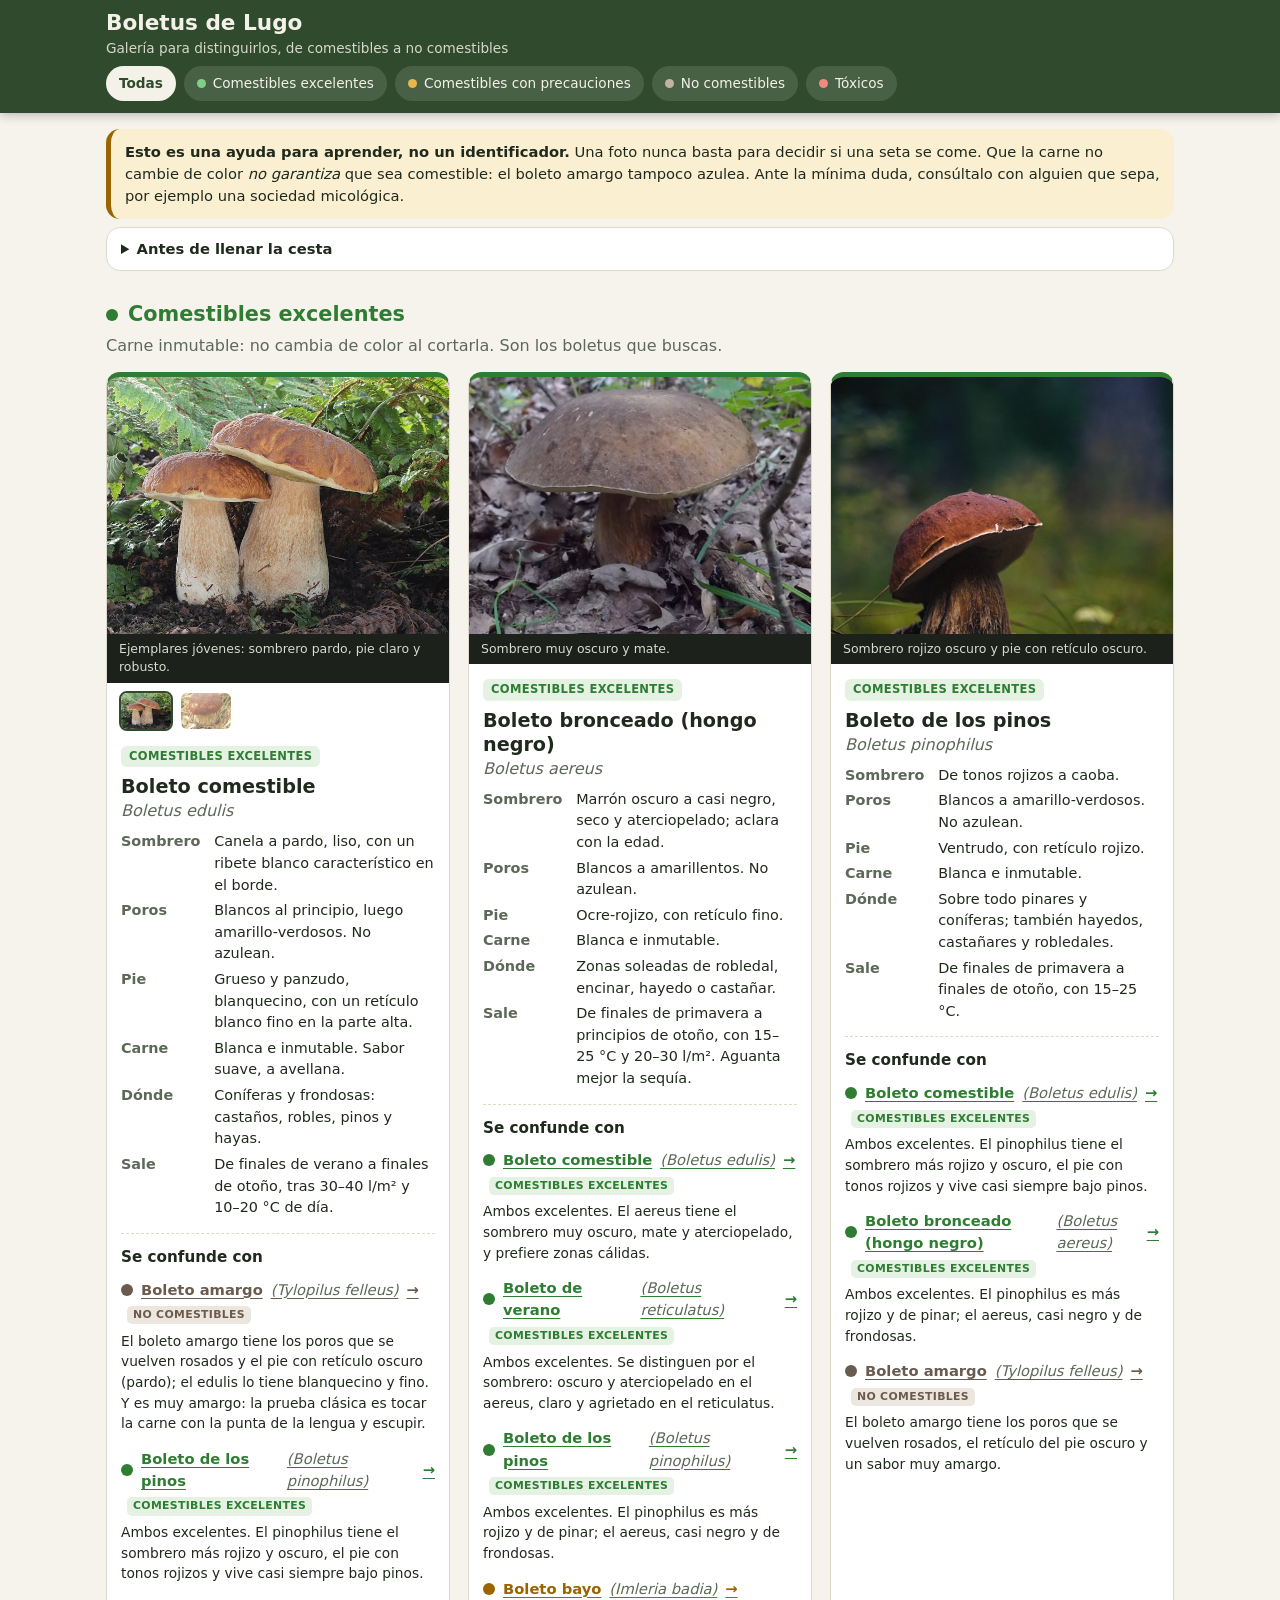
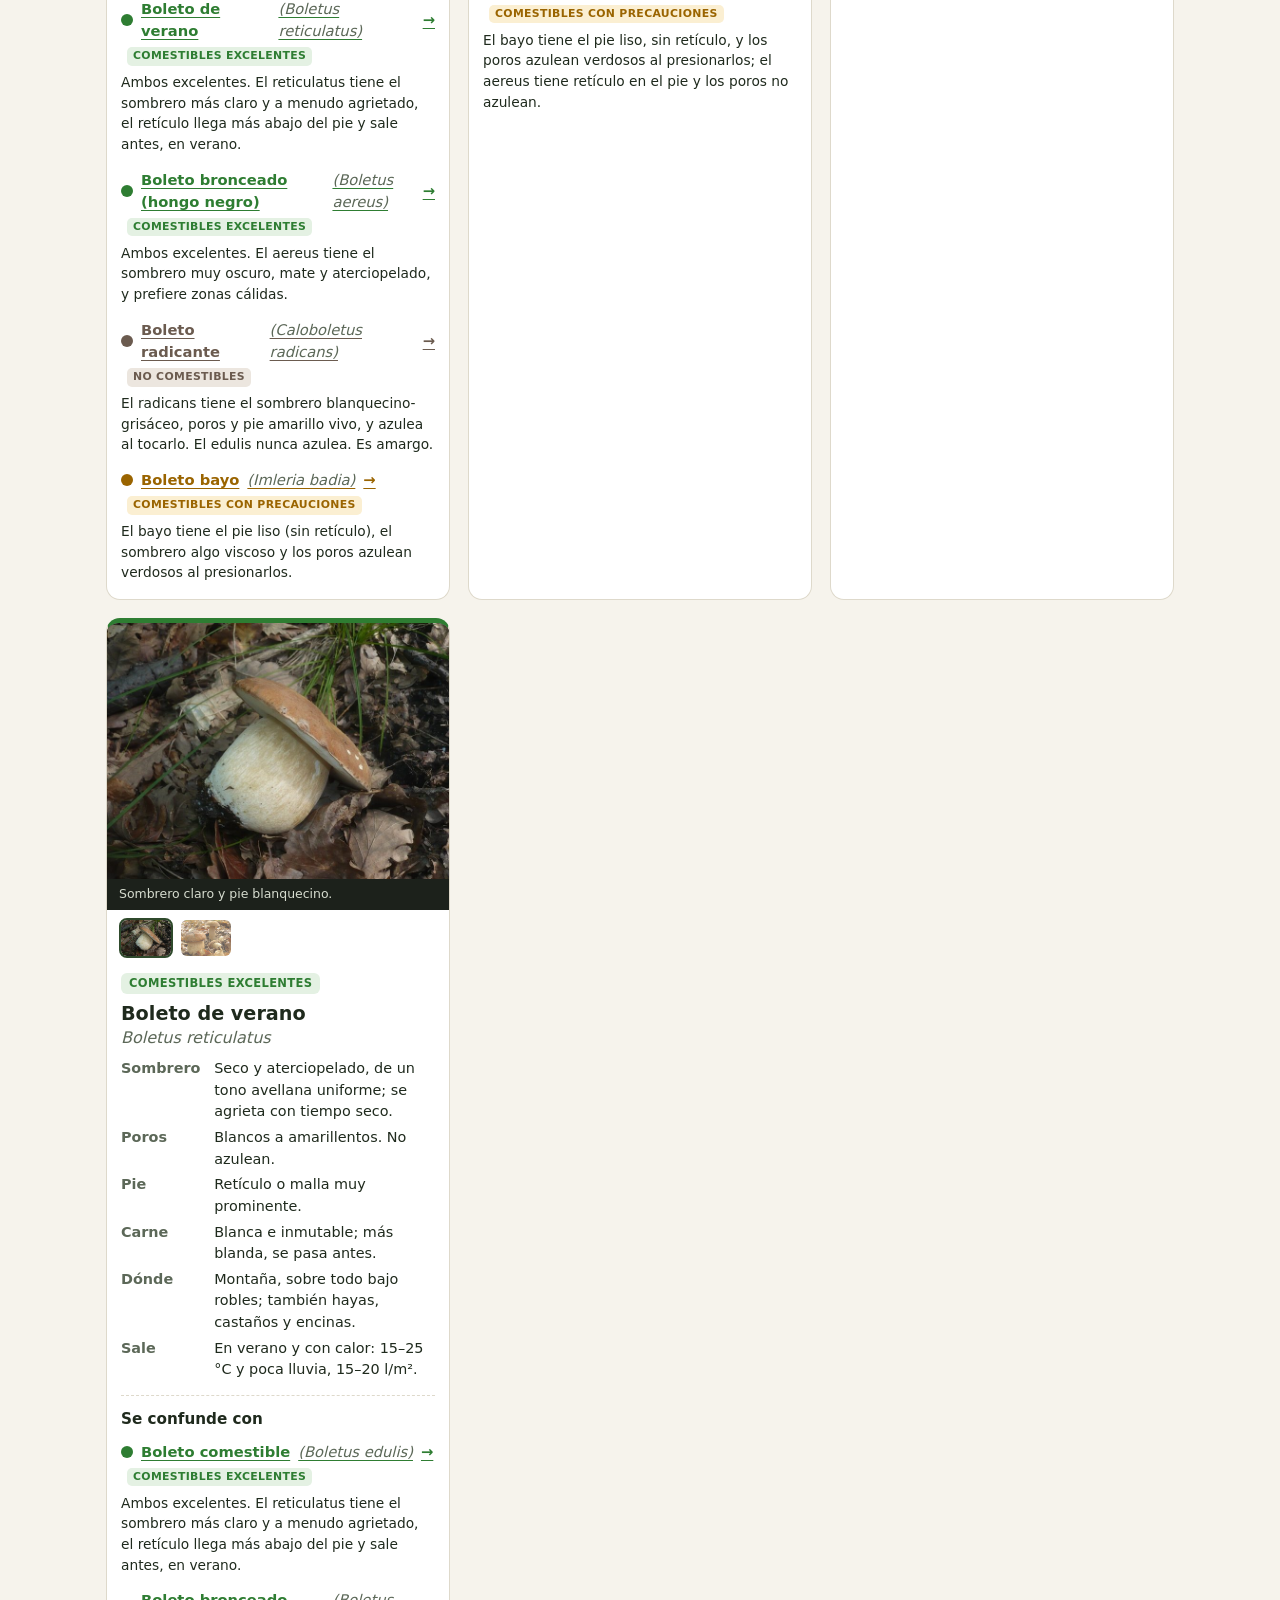
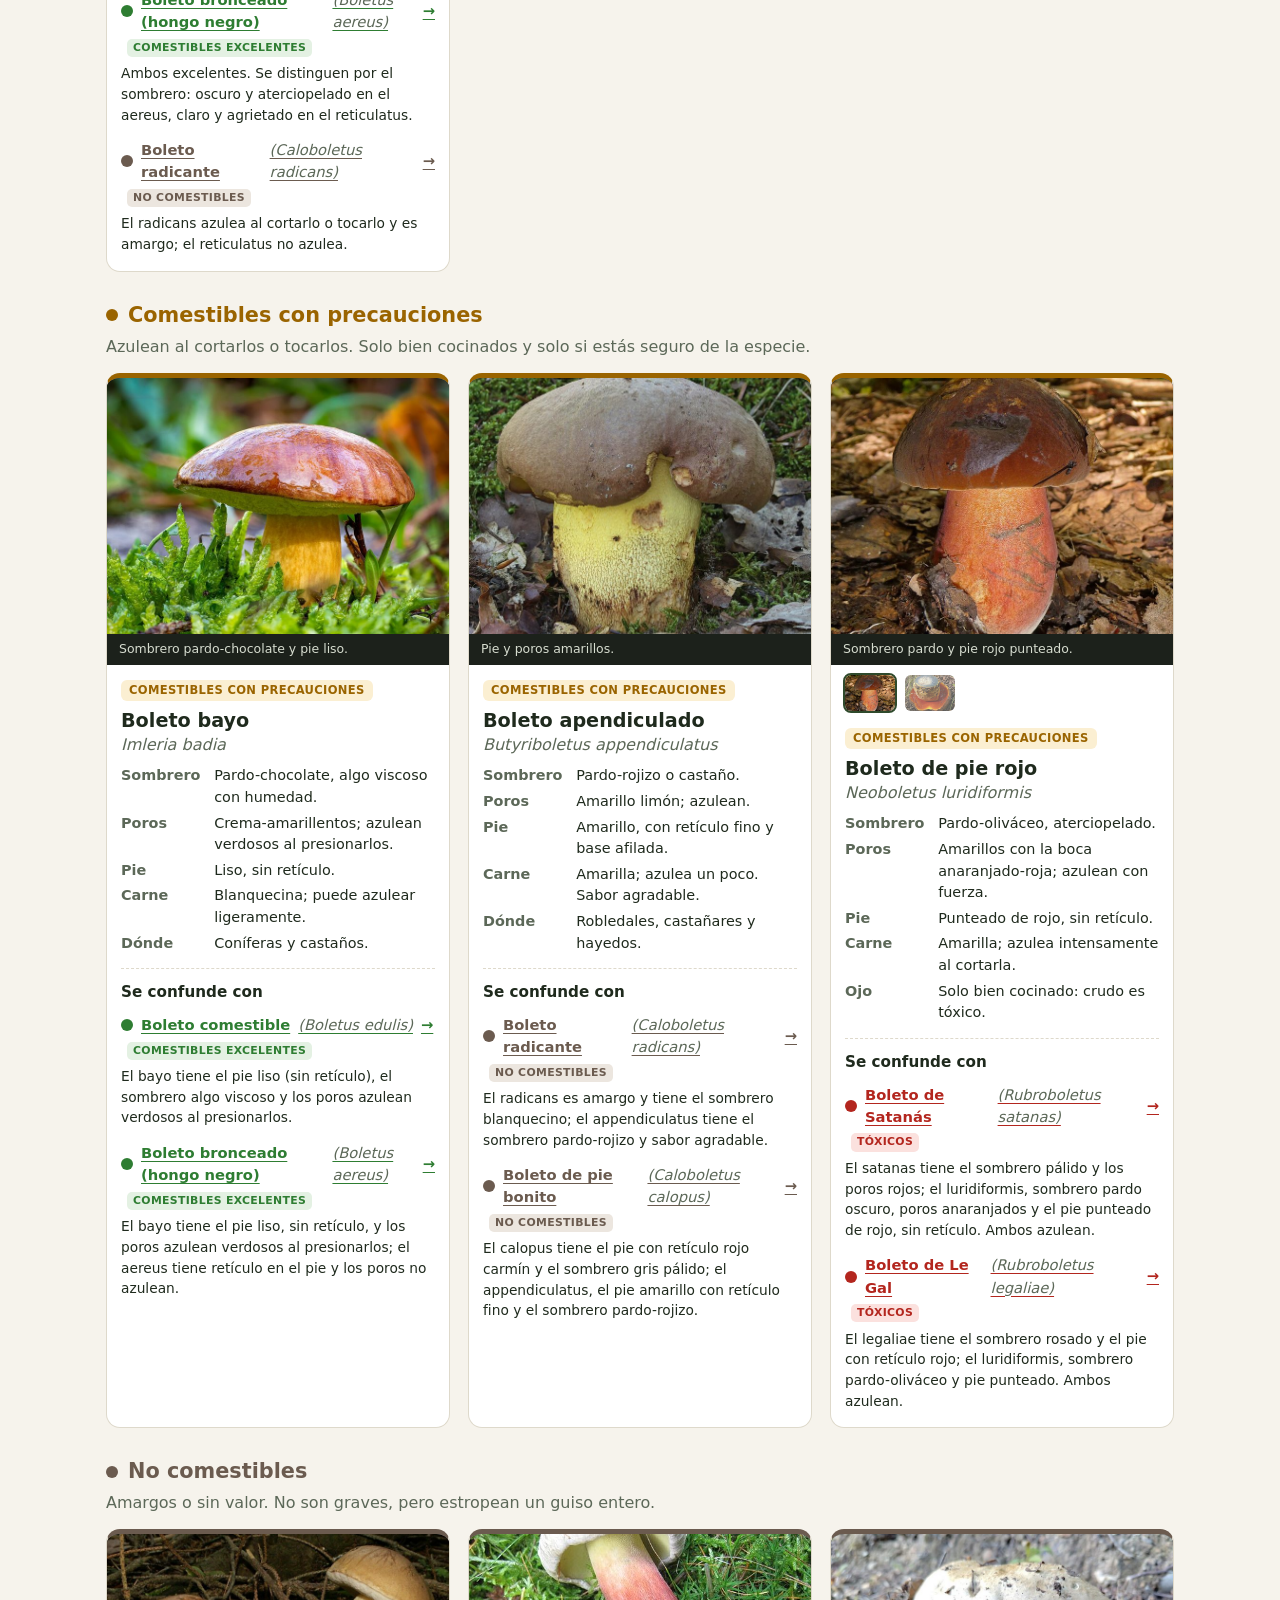
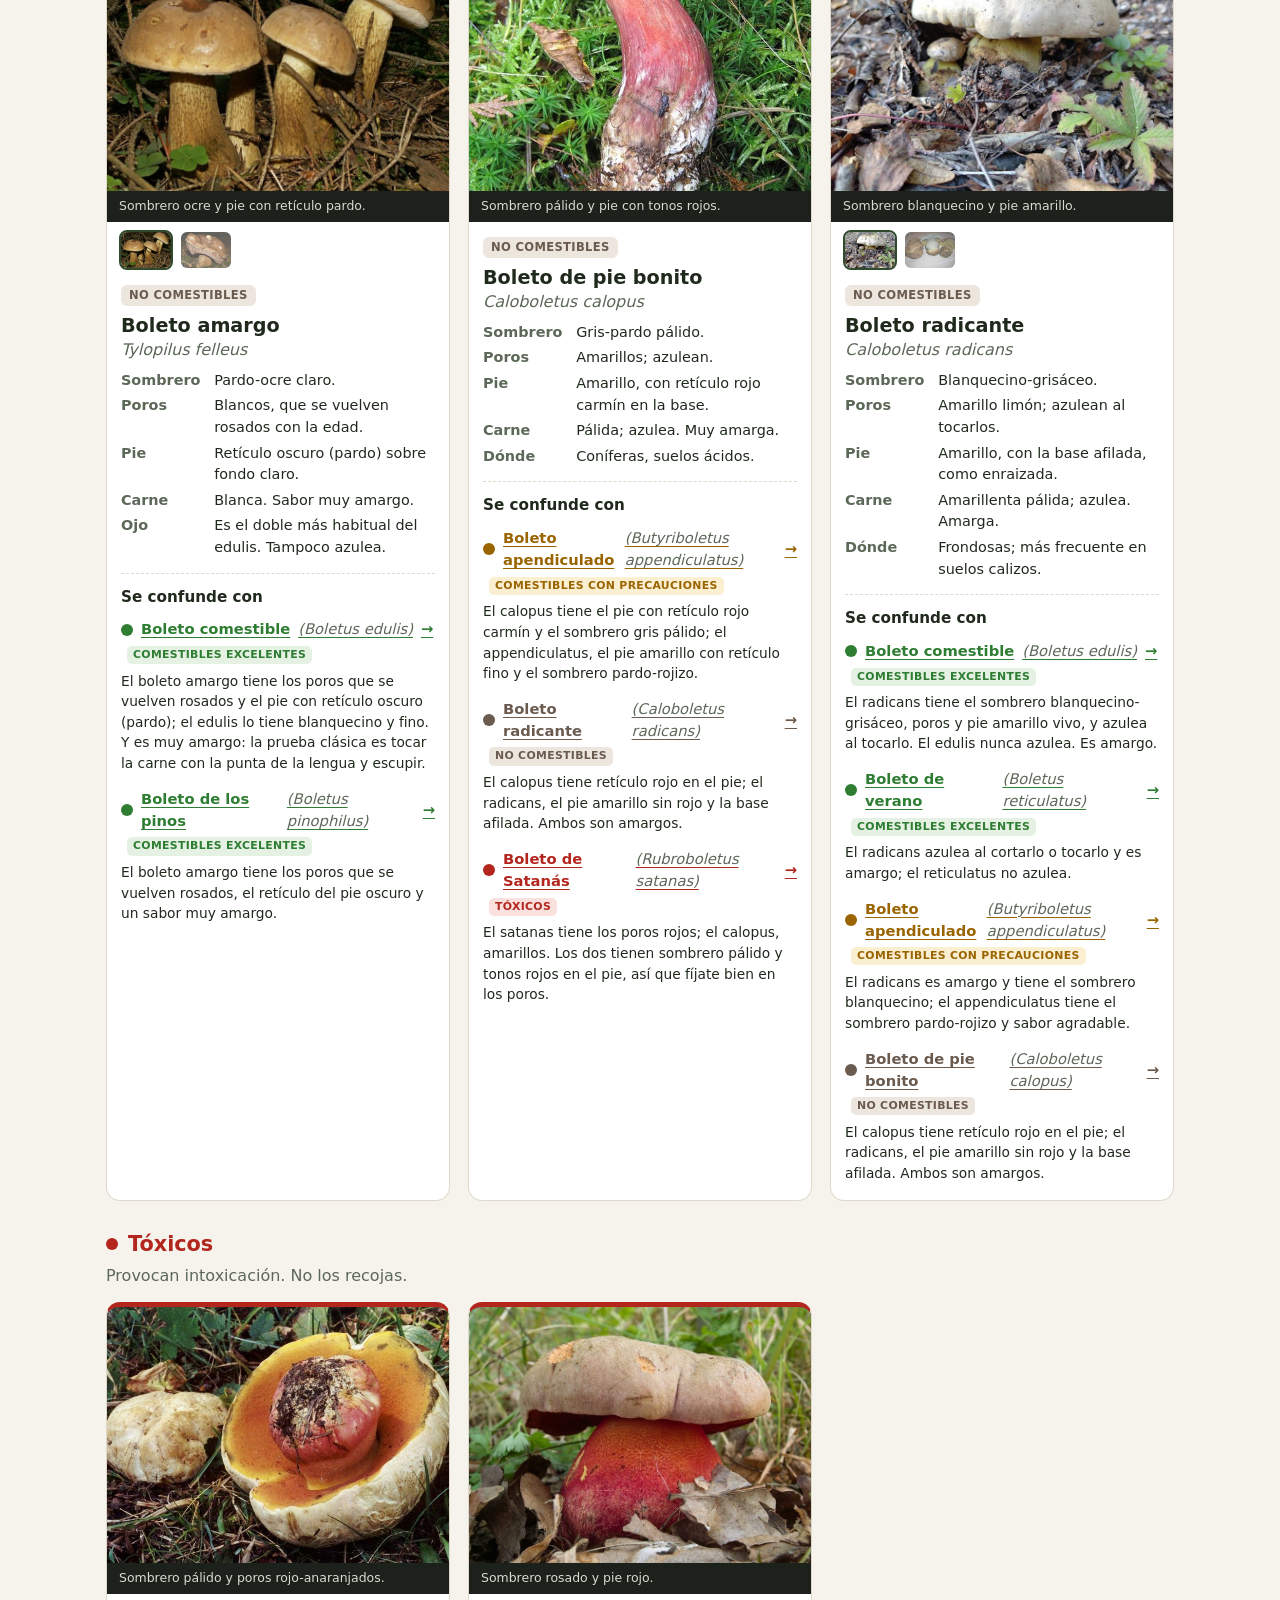
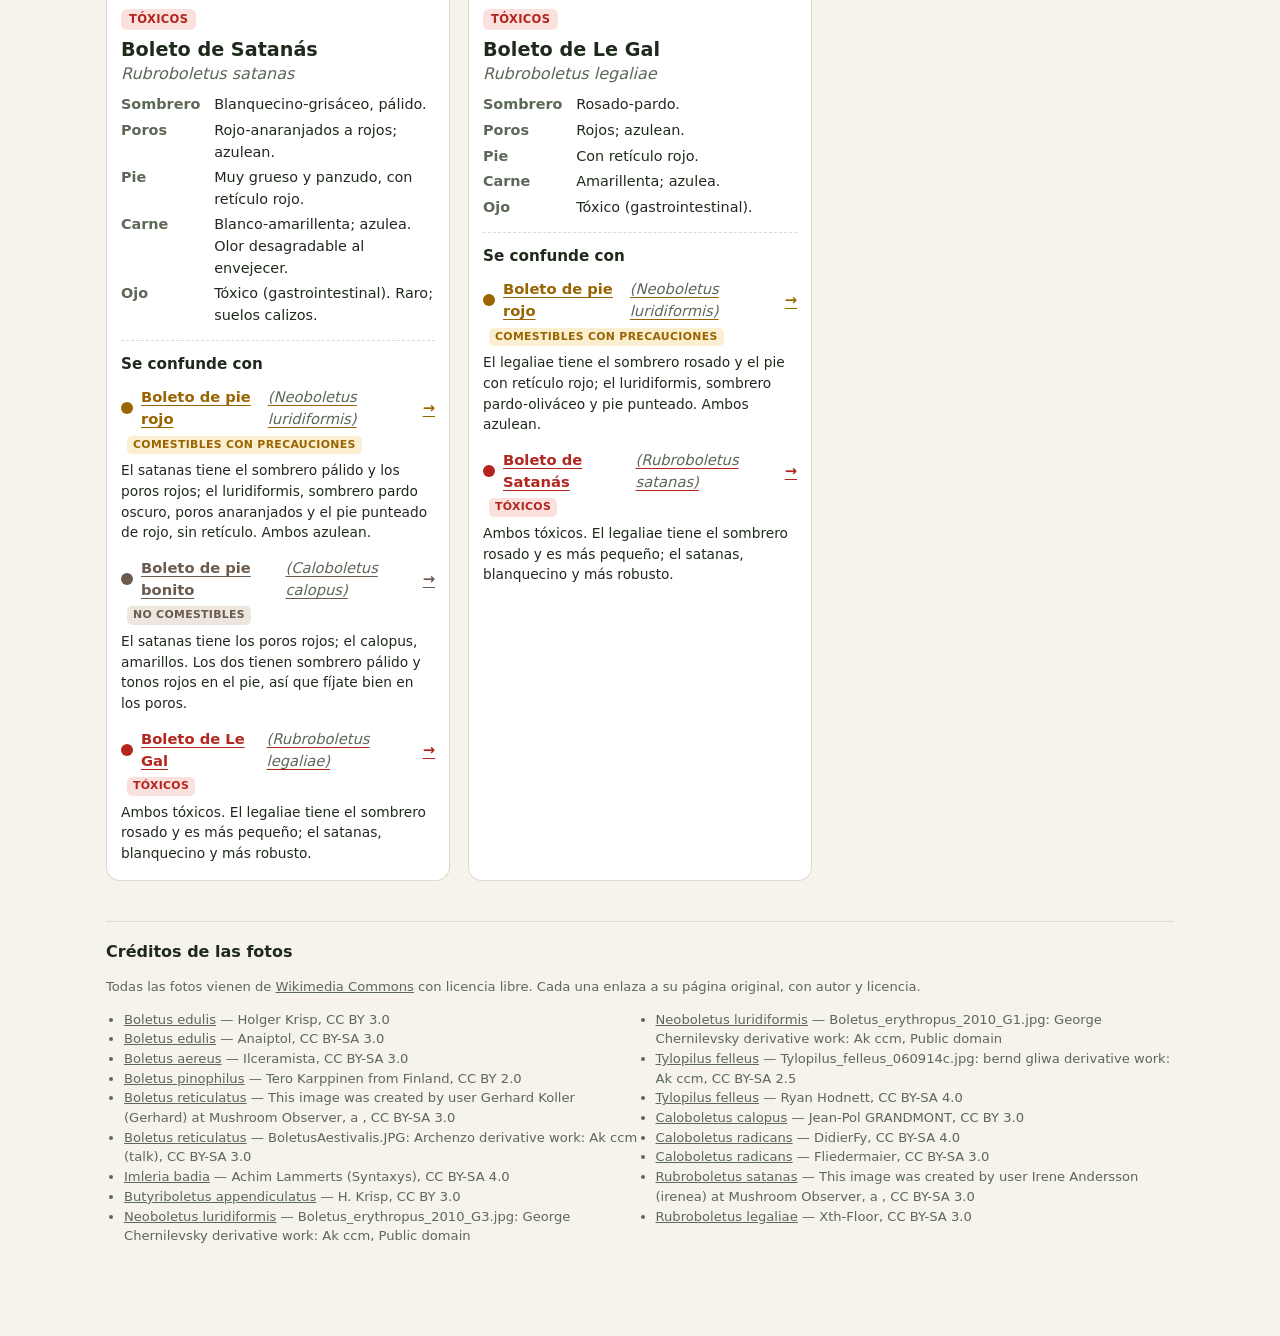
==== boletus-lugo/index.html @ 73e984c0 "Añade galería de boletus de Lugo (comestibles a no comestibles) Web estática en boletus-lugo/: ficha" ====
<!doctype html>
<html lang="es">
<head>
  <meta charset="utf-8">
  <meta name="viewport" content="width=device-width, initial-scale=1">
  <title>Boletus de Lugo</title>
  <meta name="description" content="Galería para distinguir los boletus comestibles de sus dobles no comestibles y tóxicos.">
  <meta name="theme-color" content="#2f4a2c">
  <link rel="stylesheet" href="styles.css">
</head>
<body>
  <header class="top">
    <div class="wrap">
      <h1>Boletus de Lugo</h1>
      <p class="sub">Galería para distinguirlos, de comestibles a no comestibles</p>
      <nav class="filters" id="filters" aria-label="Filtrar por grupo"></nav>
    </div>
  </header>

  <main class="wrap">
    <aside class="aviso" role="note">
      <strong>Esto es una ayuda para aprender, no un identificador.</strong>
      Una foto nunca basta para decidir si una seta se come. Que la carne no cambie de color
      <em>no garantiza</em> que sea comestible: el boleto amargo tampoco azulea.
      Ante la mínima duda, consúltalo con alguien que sepa, por ejemplo una sociedad micológica.
    </aside>

    <details class="consejos">
      <summary>Antes de llenar la cesta</summary>
      <ul>
        <li><strong>Mira los poros (la esponja).</strong> Blancos de joven, amarillos a media edad y verde oliva de viejo.
            Si están amarillos, retira la esponja y espárcela por el monte: así se dispersan las esporas.</li>
        <li><strong>Corta la base del pie en el monte</strong> para ver si tiene galerías de gusanos.
            Si está agusanado, apártalo para que no contagie al resto de la cesta.</li>
        <li><strong>Refrigera la cosecha</strong> al llegar a casa.</li>
        <li>Recoge solo lo que vayas a aprovechar y respeta el entorno.</li>
      </ul>
      <small>Fuente: vídeo «Guía de Boletus: los cuatro fantásticos», de Natur Mountain.</small>
    </details>

    <div id="gallery"></div>

    <footer class="pie">
      <h2>Créditos de las fotos</h2>
      <p>Todas las fotos vienen de <a href="https://commons.wikimedia.org" target="_blank" rel="noopener">Wikimedia Commons</a>
         con licencia libre. Cada una enlaza a su página original, con autor y licencia.</p>
      <ul id="credits"></ul>
    </footer>
  </main>

  <button id="volver" class="volver" type="button" hidden></button>

  <script src="data.js"></script>
  <script src="credits.js"></script>
  <script src="app.js"></script>
</body>
</html>
---- boletus-lugo/styles.css ----
:root {
  --bg: #f6f3ec;
  --surface: #ffffff;
  --ink: #1f2a1d;
  --muted: #5c6858;
  --line: #ded9cb;
  --head: #2f4a2c;
  --head-ink: #f4f1e8;
  --ok: #2e7d32;       --ok-bg: #e4f1e3;
  --warn: #9a6400;     --warn-bg: #fbefd2;
  --bad: #6b5b4f;      --bad-bg: #ece6df;
  --danger: #b3261e;   --danger-bg: #fbe1de;
  --all: #2f4a2c;      --all-bg: #e4ebe2;
  --radius: 14px;
}
@media (prefers-color-scheme: dark) {
  :root:not([data-theme="light"]) {
    --bg: #151a14; --surface: #1e251d; --ink: #e9eee6; --muted: #9fac9a; --line: #313c2f;
    --head: #1b2a19; --head-ink: #eef2ea;
    --ok: #7fcf84;     --ok-bg: #203422;
    --warn: #e8b64a;   --warn-bg: #3a2f14;
    --bad: #c2b2a4;    --bad-bg: #2c2824;
    --danger: #f08a80; --danger-bg: #3b1f1c;
    --all: #a9c9a5;    --all-bg: #243022;
  }
}

* { box-sizing: border-box; }
html { scroll-behavior: auto; }
body {
  margin: 0; background: var(--bg); color: var(--ink);
  font: 16px/1.5 system-ui, -apple-system, "Segoe UI", Roboto, sans-serif;
}
.wrap { max-width: 1100px; margin: 0 auto; padding: 0 16px; }

/* ---------- Cabecera fija con filtros ---------- */
.top { position: sticky; top: 0; z-index: 20; background: var(--head); color: var(--head-ink);
  padding: 10px 0 10px; box-shadow: 0 2px 10px rgb(0 0 0 / .25); }
.top h1 { margin: 0; font-size: 1.35rem; line-height: 1.2; }
.top .sub { margin: 2px 0 8px; font-size: .85rem; opacity: .85; }
.filters { display: flex; gap: 8px; overflow-x: auto; padding-bottom: 2px; scrollbar-width: none; }
.filters::-webkit-scrollbar { display: none; }
.chip { flex: none; border: 1px solid transparent; border-radius: 999px; padding: 6px 12px;
  font: inherit; font-size: .85rem; cursor: pointer; background: rgb(255 255 255 / .12); color: var(--head-ink); }
.filters .chip { color: var(--head-ink); display: inline-flex; align-items: center; gap: 7px; }
.filters .chip::before { content: ""; width: 9px; height: 9px; border-radius: 50%; background: var(--dot, transparent); }
.filters .chip.tone-all::before { display: none; }
.filters .chip.tone-ok { --dot: #7fcf84; } .filters .chip.tone-warn { --dot: #e8b64a; }
.filters .chip.tone-bad { --dot: #c2b2a4; } .filters .chip.tone-danger { --dot: #f08a80; }
.filters .chip.on { background: var(--head-ink); color: var(--head); font-weight: 600; }
.filters .chip.on.tone-ok { --dot: #2e7d32; } .filters .chip.on.tone-warn { --dot: #9a6400; }
.filters .chip.on.tone-bad { --dot: #6b5b4f; } .filters .chip.on.tone-danger { --dot: #b3261e; }

/* ---------- Consejos ---------- */
.consejos { margin: 8px 0 0; padding: 10px 14px; border: 1px solid var(--line); border-radius: var(--radius);
  background: var(--surface); font-size: .92rem; }
.consejos summary { cursor: pointer; font-weight: 600; }
.consejos ul { margin: 8px 0 0; padding-left: 20px; }
.consejos li { margin: 4px 0; }
.consejos small { color: var(--muted); }
.chip:focus-visible, .ir:focus-visible, .thumb:focus-visible, .volver:focus-visible {
  outline: 3px solid #f0b429; outline-offset: 2px; }

/* ---------- Aviso ---------- */
.aviso { margin: 16px 0 8px; padding: 12px 14px; border-radius: var(--radius);
  background: var(--warn-bg); color: var(--ink); border-left: 5px solid var(--warn); font-size: .92rem; }

/* ---------- Grupos ---------- */
.grupo { margin: 28px 0; }
.grupo > h2 { margin: 0; font-size: 1.3rem; display: flex; align-items: center; gap: 10px; }
.grupo .nota { margin: 4px 0 14px; color: var(--muted); }
.dot { width: 12px; height: 12px; border-radius: 50%; background: currentColor; flex: none; display: inline-block; }
.tone-ok { color: var(--ok); } .tone-warn { color: var(--warn); }
.tone-bad { color: var(--bad); } .tone-danger { color: var(--danger); } .tone-all { color: var(--all); }
.grupo > h2 { color: inherit; }

.rejilla { display: grid; gap: 18px; grid-template-columns: repeat(auto-fill, minmax(min(100%, 330px), 1fr)); }

/* ---------- Ficha ---------- */
.card { background: var(--surface); border: 1px solid var(--line); border-top: 5px solid currentColor;
  border-radius: var(--radius); overflow: hidden; color: var(--ink);
  scroll-margin-top: 116px; transition: box-shadow .3s, transform .3s; }
.card.tone-ok { border-top-color: var(--ok); } .card.tone-warn { border-top-color: var(--warn); }
.card.tone-bad { border-top-color: var(--bad); } .card.tone-danger { border-top-color: var(--danger); }
.card.flash { box-shadow: 0 0 0 4px #f0b429, 0 8px 28px rgb(0 0 0 / .25); }

.foto { margin: 0; background: #111; }
.foto img { display: block; width: 100%; aspect-ratio: 4 / 3; object-fit: cover; }
.foto figcaption { padding: 6px 12px; font-size: .78rem; color: #d6dccf; background: #1c211b; }
.thumbs { display: flex; gap: 6px; padding: 8px 12px 0; }
.thumb { padding: 0; border: 2px solid transparent; border-radius: 8px; overflow: hidden;
  width: 54px; height: 40px; cursor: pointer; background: none; opacity: .65; }
.thumb.on { border-color: var(--head); opacity: 1; }
.thumb img { width: 100%; height: 100%; object-fit: cover; display: block; }

.cuerpo { padding: 12px 14px 16px; }
.etiqueta { display: inline-block; font-size: .72rem; font-weight: 700; letter-spacing: .03em;
  text-transform: uppercase; padding: 2px 8px; border-radius: 6px; background: var(--ok-bg); }
.etiqueta.tone-warn { background: var(--warn-bg); } .etiqueta.tone-bad { background: var(--bad-bg); }
.etiqueta.tone-danger { background: var(--danger-bg); }
.cuerpo h3 { margin: 8px 0 0; font-size: 1.2rem; line-height: 1.25; color: var(--ink); }
.sci { margin: 0 0 8px; font-style: italic; color: var(--muted); }

dl { margin: 0; display: grid; grid-template-columns: 5.2rem 1fr; gap: 4px 10px; font-size: .9rem; }
dt { font-weight: 600; color: var(--muted); }
dd { margin: 0; }

/* ---------- Se confunde con ---------- */
.conf { margin-top: 14px; padding-top: 12px; border-top: 1px dashed var(--line); }
.conf h4 { margin: 0 0 8px; font-size: .95rem; }
.conf ul { list-style: none; margin: 0; padding: 0; display: grid; gap: 12px; }
.conf li p { margin: 4px 0 0; font-size: .86rem; color: var(--ink); }
.ir { display: inline-flex; align-items: center; gap: 8px; text-align: left; font: inherit; font-weight: 600;
  font-size: .92rem; background: none; border: 0; padding: 2px 0; cursor: pointer; text-decoration: underline;
  text-underline-offset: 3px; }
.ir em { font-weight: 400; color: var(--muted); }
.ir:hover { text-decoration-thickness: 2px; }
.tag { display: inline-block; margin-left: 6px; font-size: .68rem; font-weight: 700; text-transform: uppercase;
  letter-spacing: .03em; padding: 1px 6px; border-radius: 5px; background: var(--ok-bg); vertical-align: middle; }
.tag.tone-warn { background: var(--warn-bg); } .tag.tone-bad { background: var(--bad-bg); }
.tag.tone-danger { background: var(--danger-bg); }

/* ---------- Botón volver ---------- */
.volver { position: fixed; left: 50%; bottom: 18px; transform: translateX(-50%); z-index: 30;
  border: 0; border-radius: 999px; padding: 12px 20px; font: inherit; font-weight: 600; cursor: pointer;
  background: var(--head); color: var(--head-ink); box-shadow: 0 6px 20px rgb(0 0 0 / .35); max-width: calc(100% - 32px); }

/* ---------- Pie ---------- */
.pie { margin: 40px 0 90px; padding-top: 18px; border-top: 1px solid var(--line); font-size: .82rem; color: var(--muted); }
.pie h2 { font-size: 1rem; color: var(--ink); margin: 0 0 6px; }
.pie ul { padding-left: 18px; columns: 2 280px; }
.pie a { color: inherit; }

@media (prefers-reduced-motion: reduce) { * { transition: none !important; } }
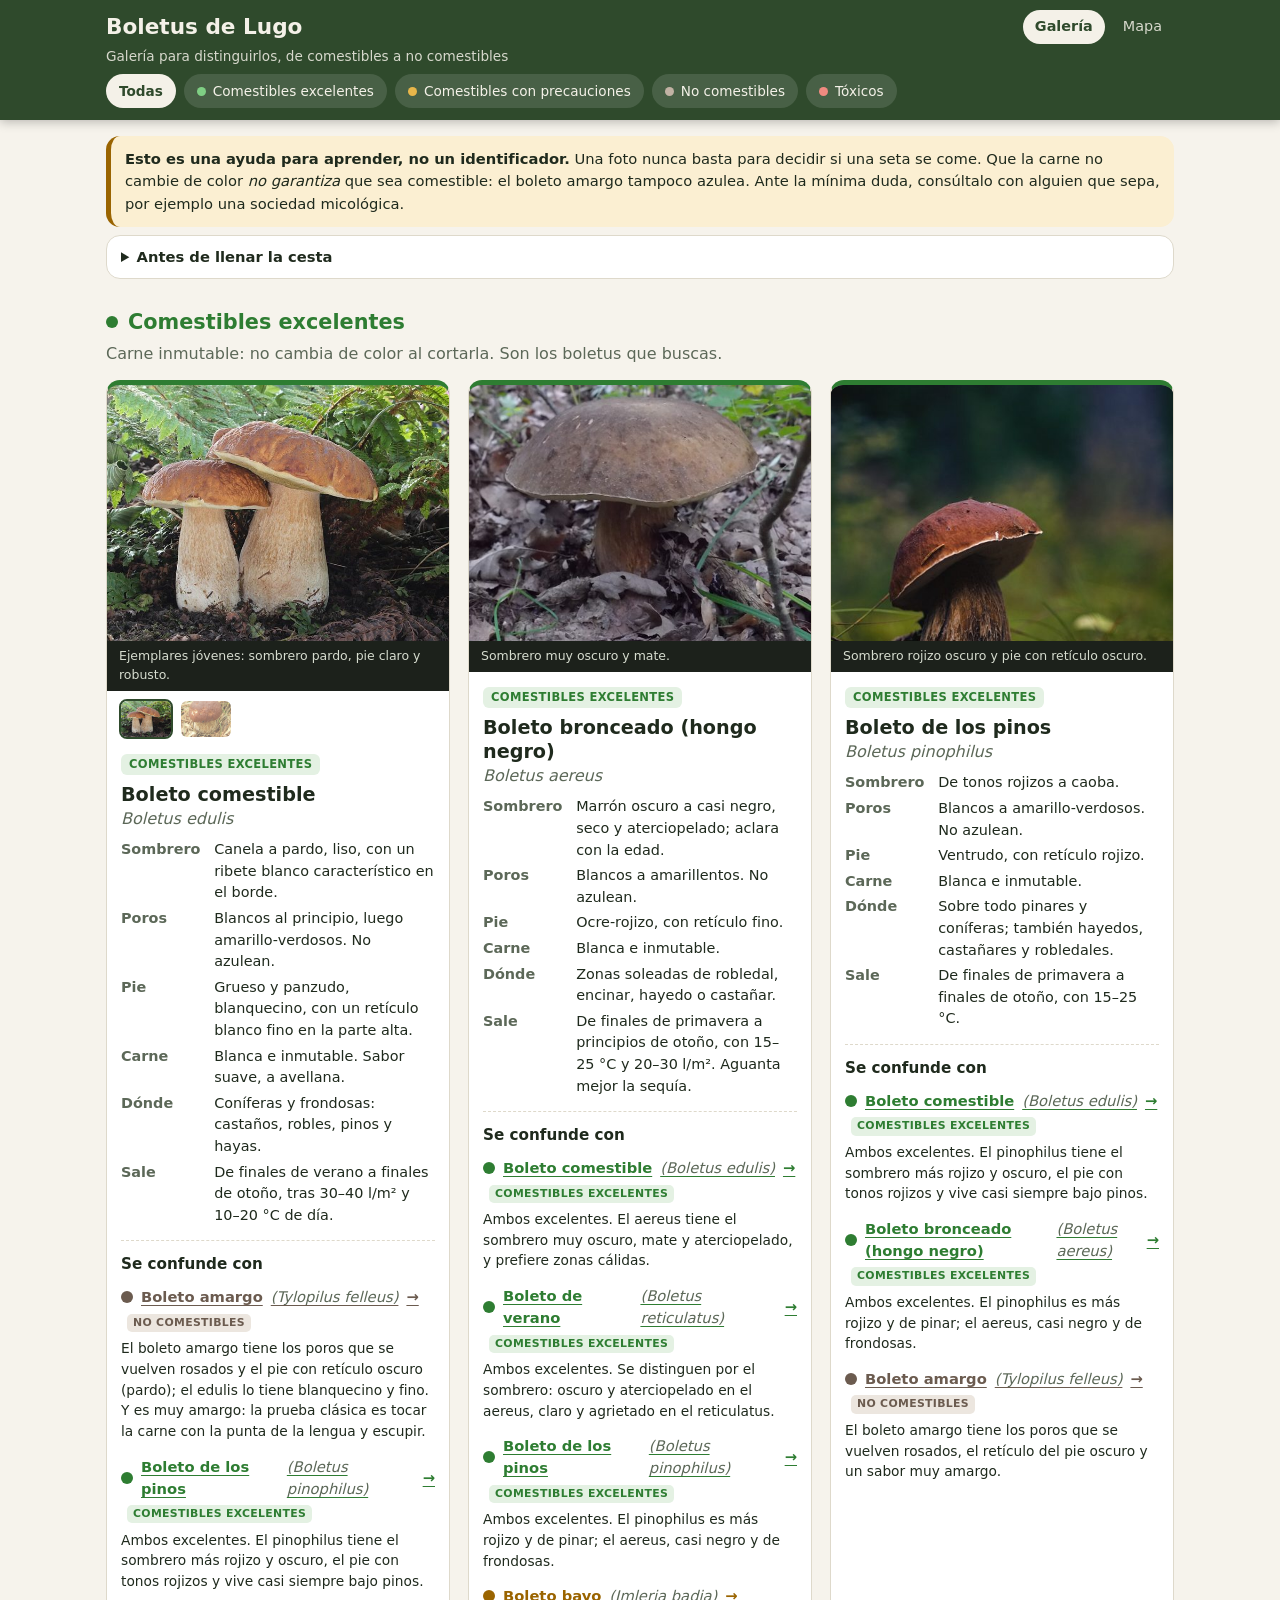
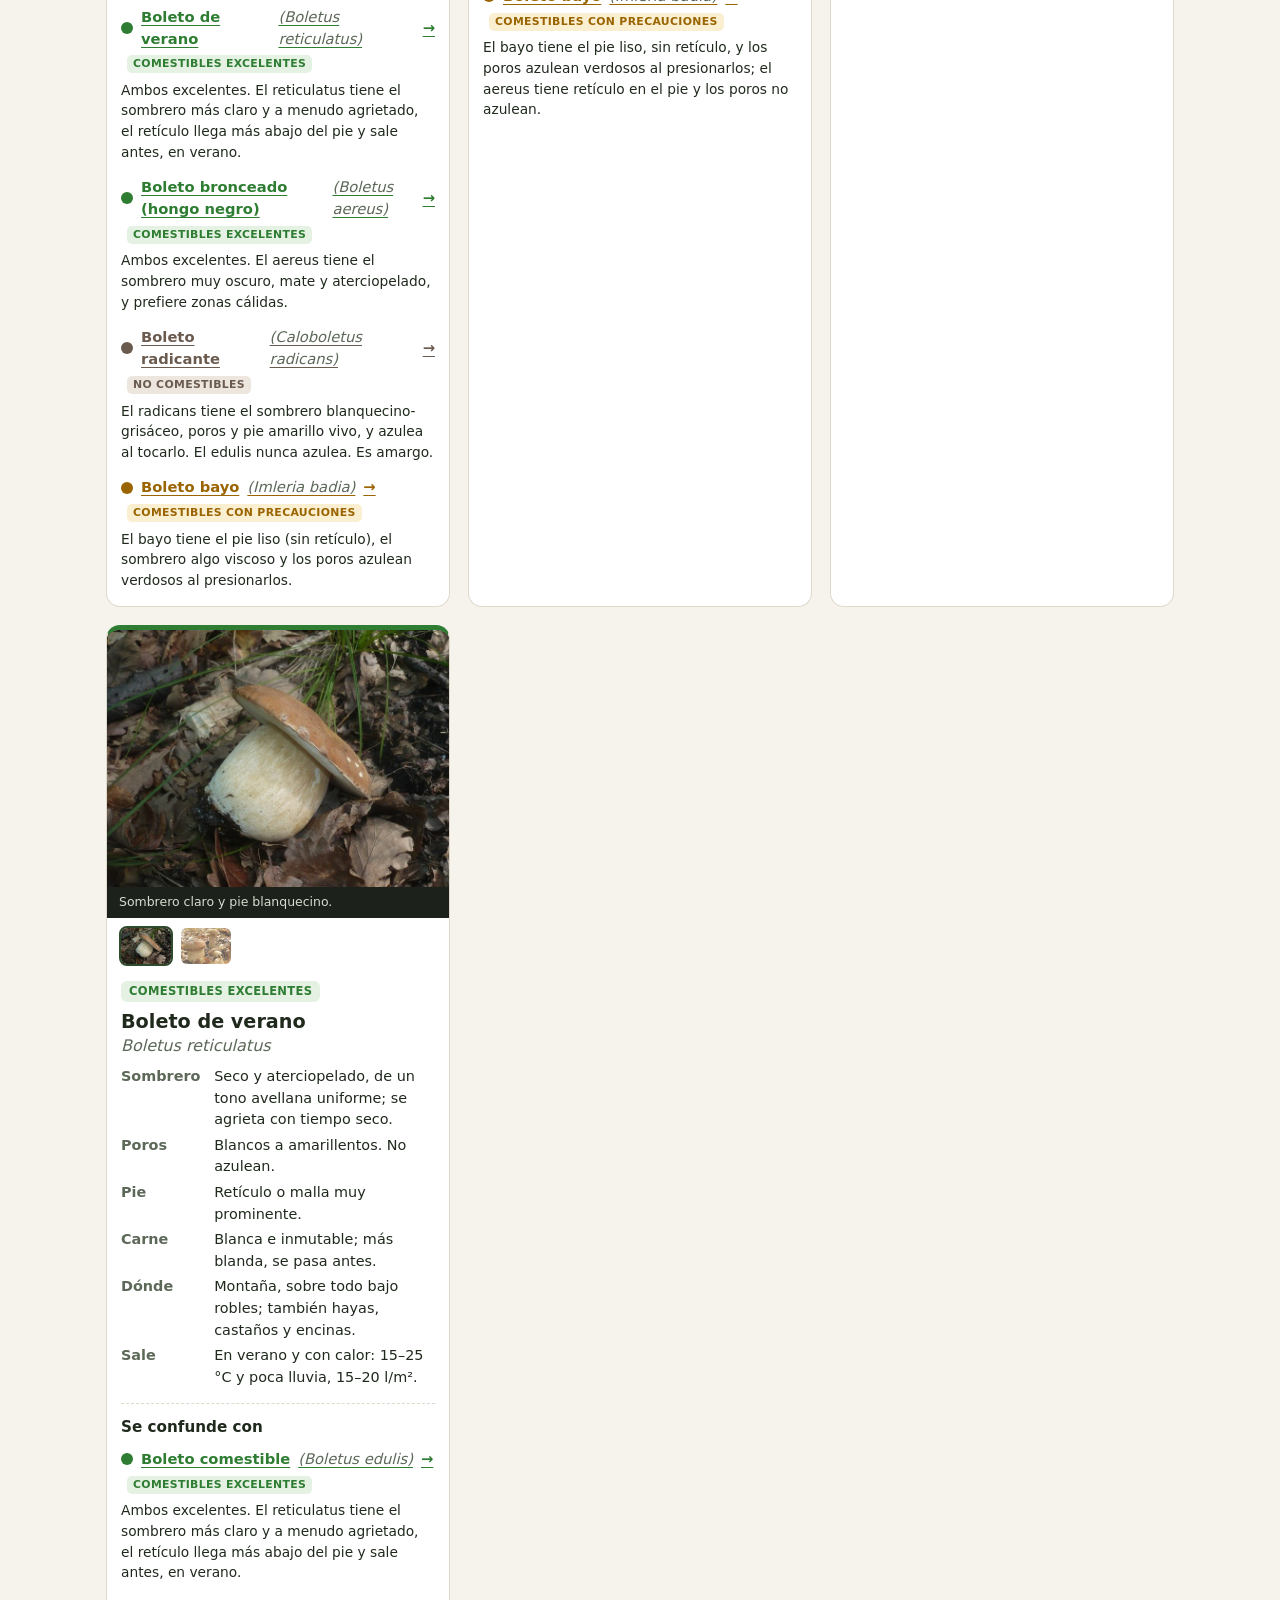
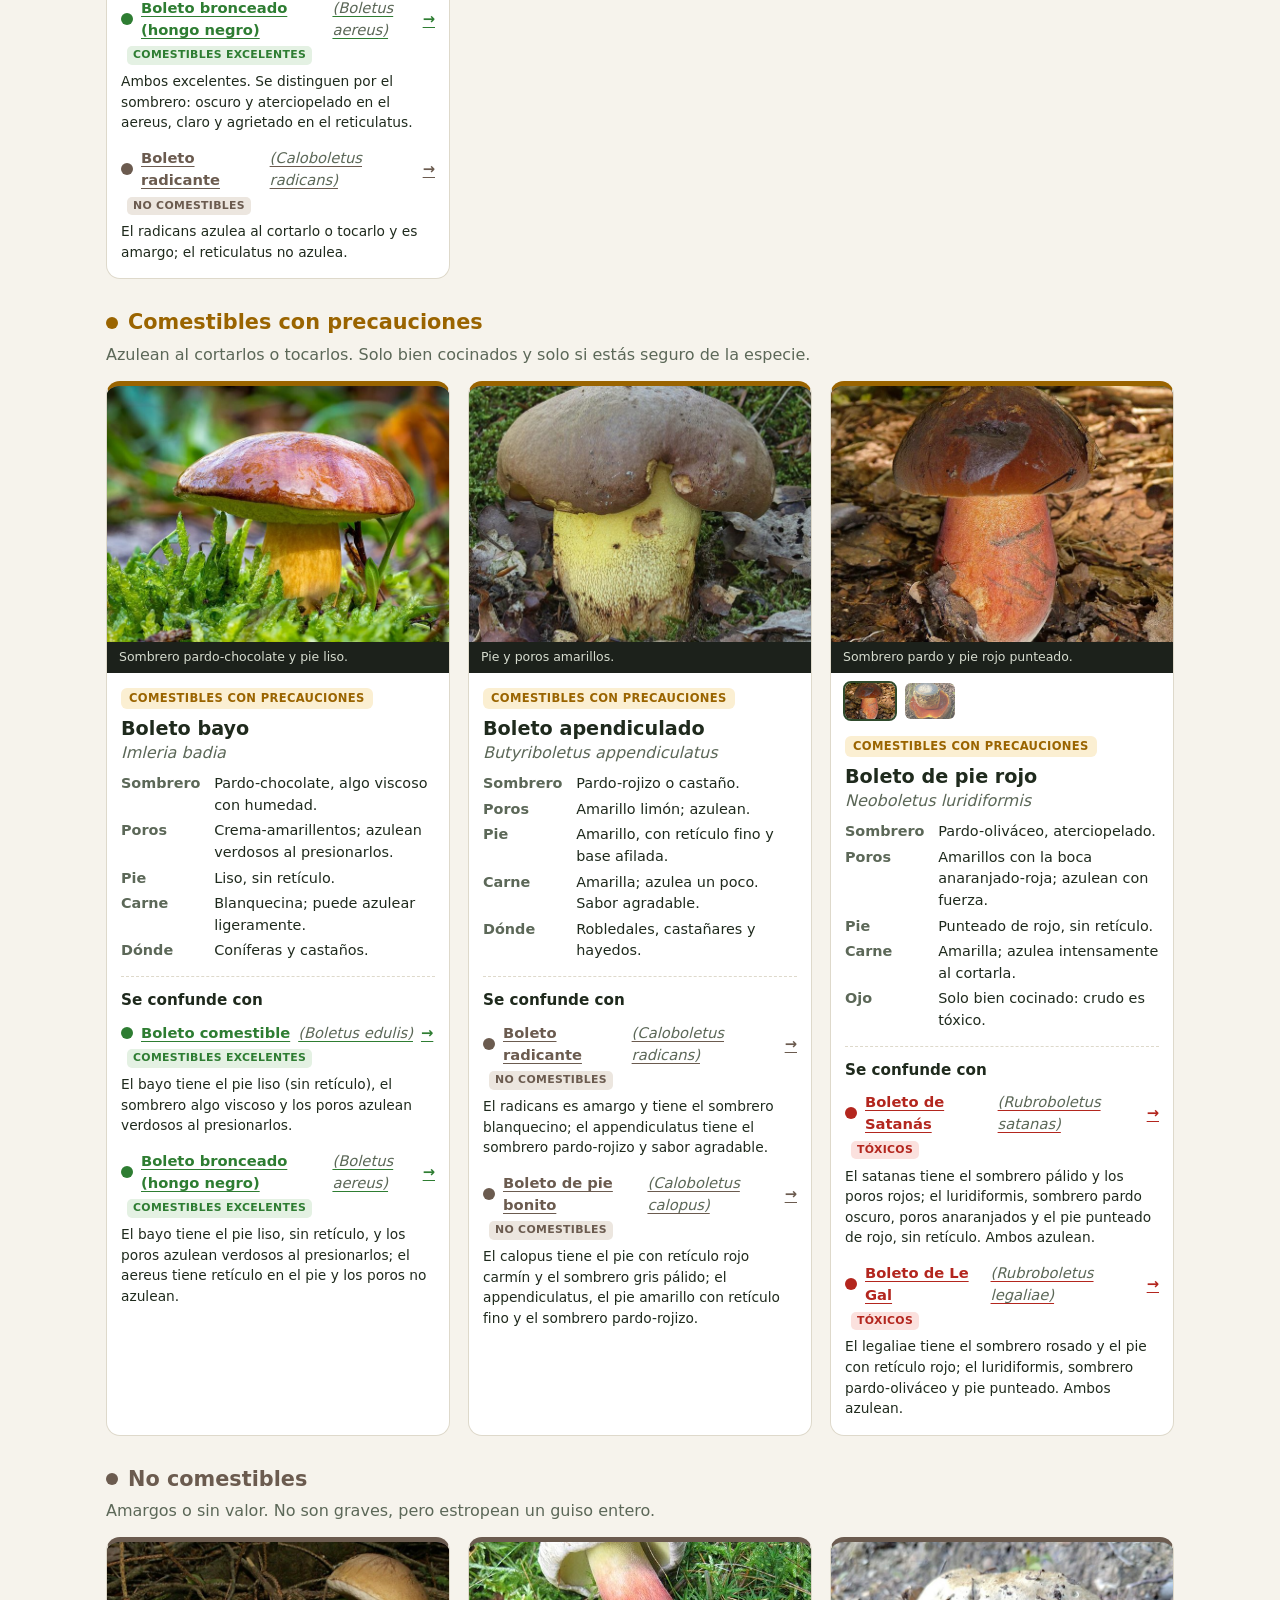
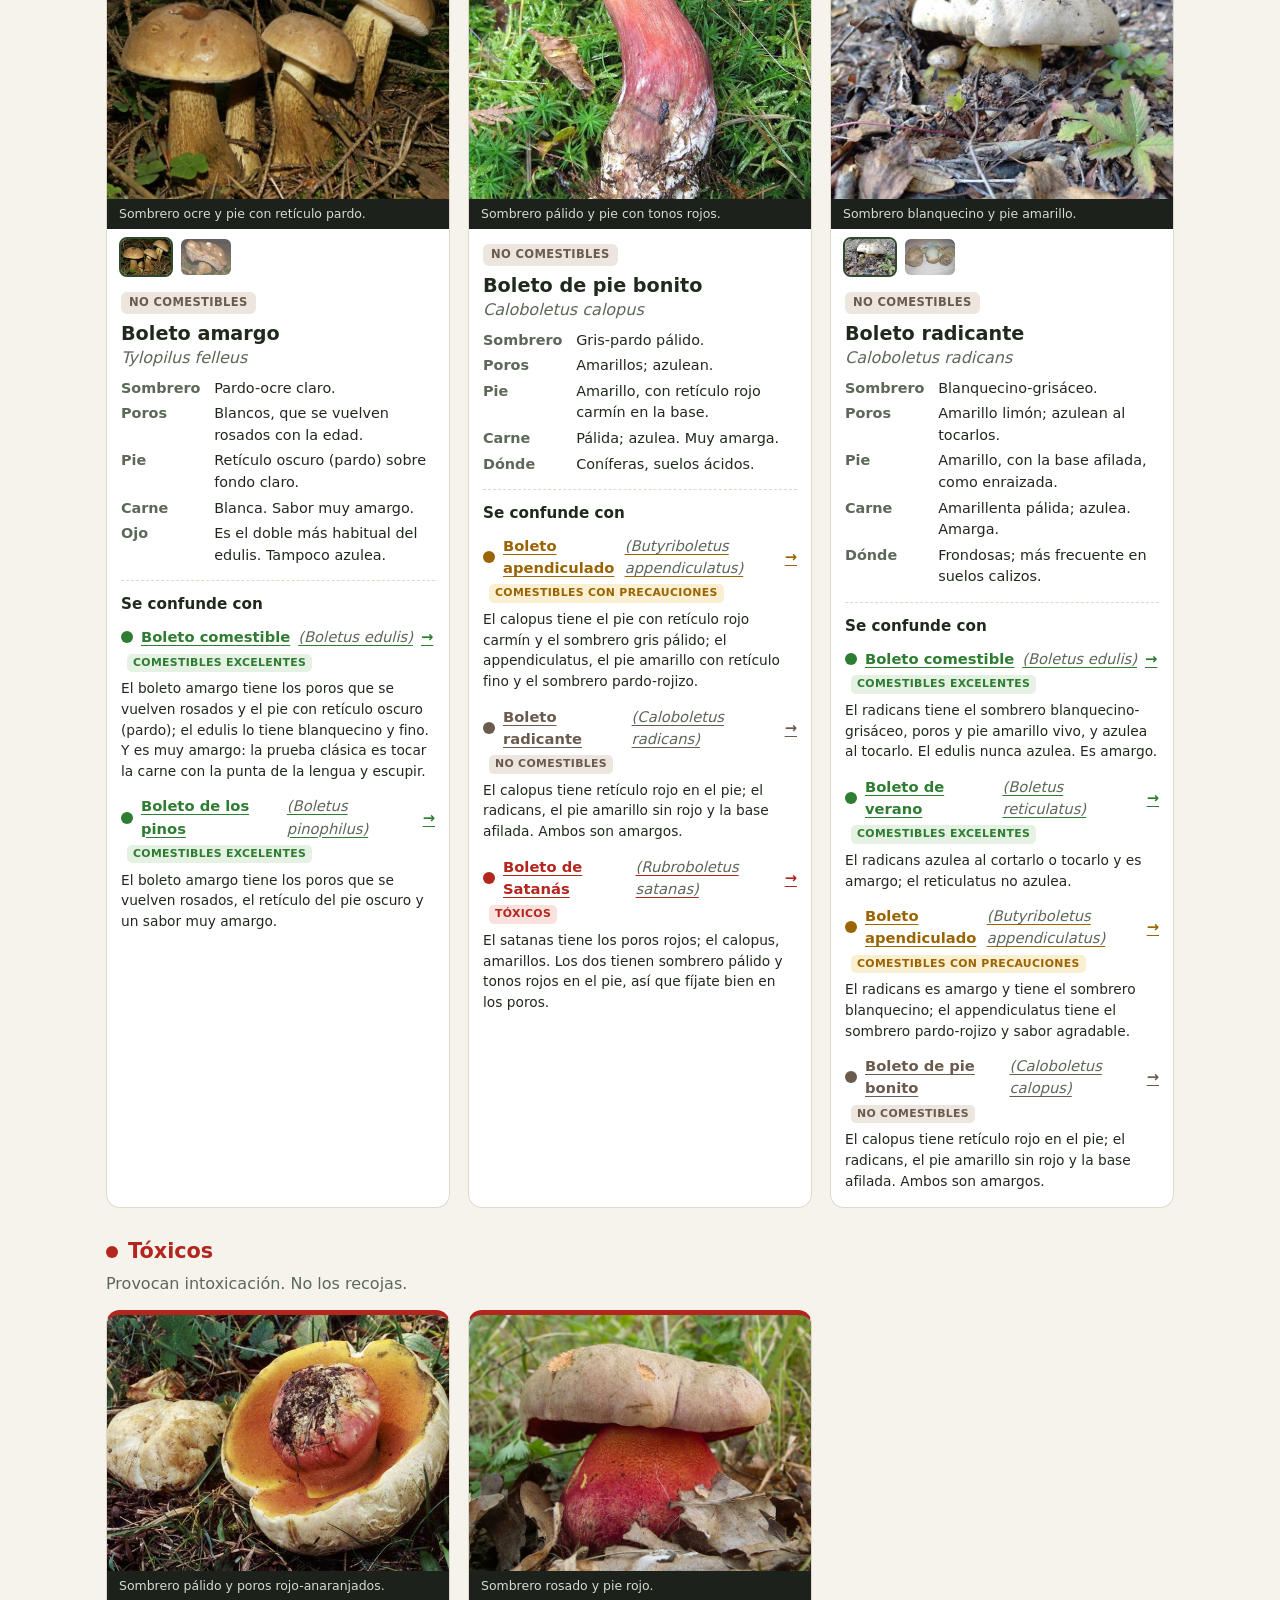
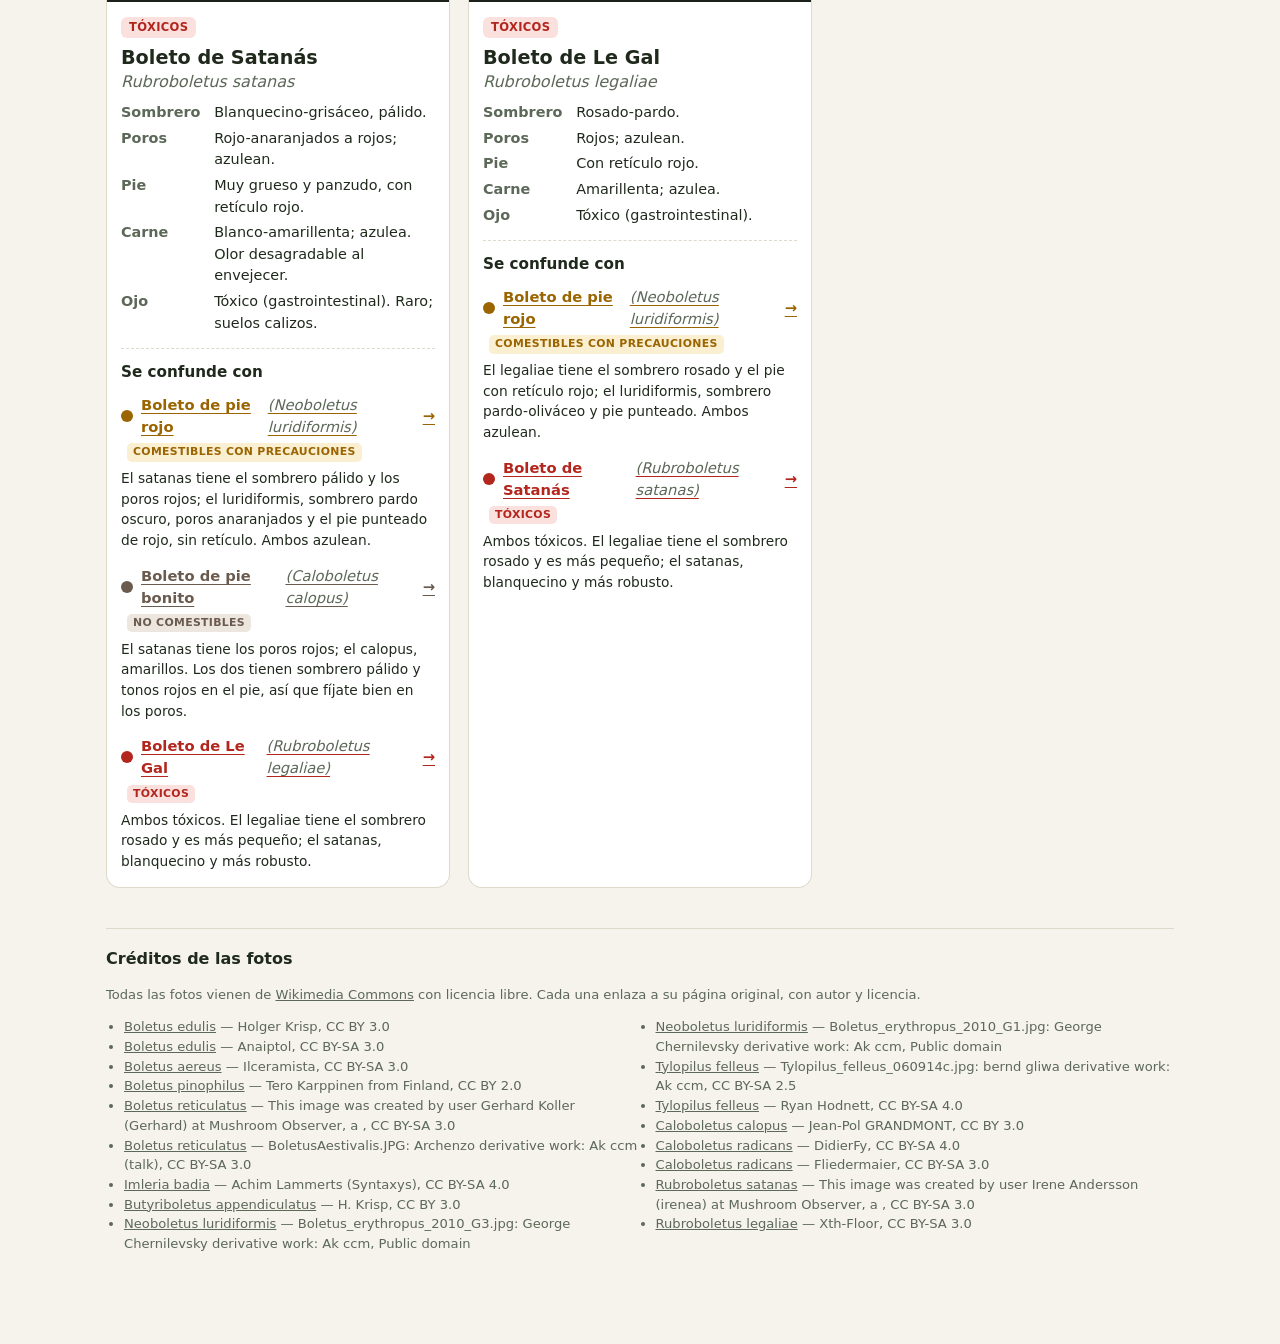
==== commit cd963012: "Añade mapa de puntos con notas y diario de visitas Leaflet incluido en vendor/. Puntos guardados sol" ====
--- a/boletus-lugo/index.html
+++ b/boletus-lugo/index.html
@@ -11,7 +11,13 @@
 <body>
   <header class="top">
     <div class="wrap">
-      <h1>Boletus de Lugo</h1>
+      <div class="bar">
+        <h1>Boletus de Lugo</h1>
+        <nav class="menu" aria-label="Secciones">
+          <a href="index.html" aria-current="page">Galería</a>
+          <a href="mapa.html">Mapa</a>
+        </nav>
+      </div>
       <p class="sub">Galería para distinguirlos, de comestibles a no comestibles</p>
       <nav class="filters" id="filters" aria-label="Filtrar por grupo"></nav>
     </div>
--- a/boletus-lugo/styles.css
+++ b/boletus-lugo/styles.css
@@ -26,6 +26,7 @@
 }
 
 * { box-sizing: border-box; }
+[hidden] { display: none !important; }
 html { scroll-behavior: auto; }
 body {
   margin: 0; background: var(--bg); color: var(--ink);
@@ -60,6 +61,13 @@
 .consejos small { color: var(--muted); }
 .chip:focus-visible, .ir:focus-visible, .thumb:focus-visible, .volver:focus-visible {
   outline: 3px solid #f0b429; outline-offset: 2px; }
+
+/* ---------- Menú ---------- */
+.bar { display: flex; align-items: center; justify-content: space-between; gap: 12px; }
+.menu { display: flex; gap: 6px; }
+.menu a { color: var(--head-ink); text-decoration: none; padding: 6px 12px; border-radius: 999px; font-size: .9rem; opacity: .85; }
+.menu a[aria-current="page"] { background: var(--head-ink); color: var(--head); font-weight: 600; opacity: 1; }
+.menu a:focus-visible { outline: 3px solid #f0b429; outline-offset: 2px; }
 
 /* ---------- Aviso ---------- */
 .aviso { margin: 16px 0 8px; padding: 12px 14px; border-radius: var(--radius);
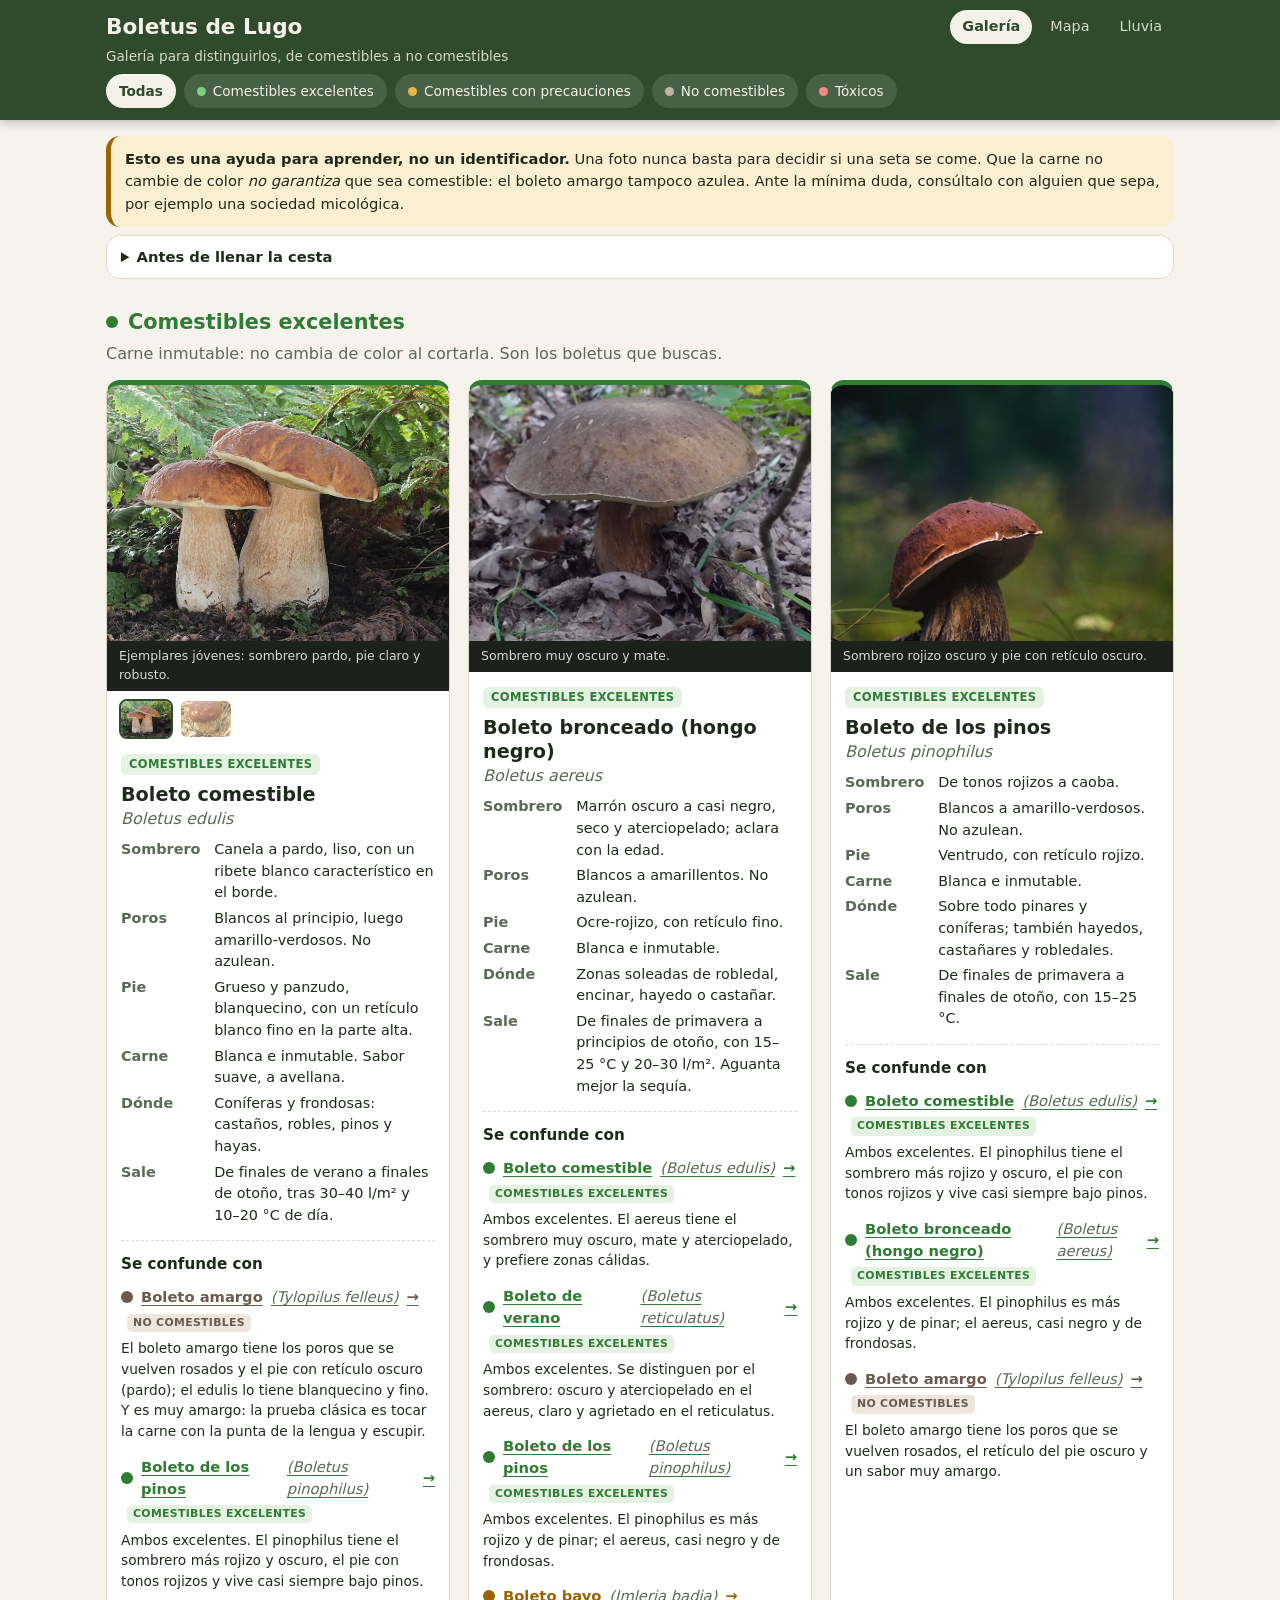
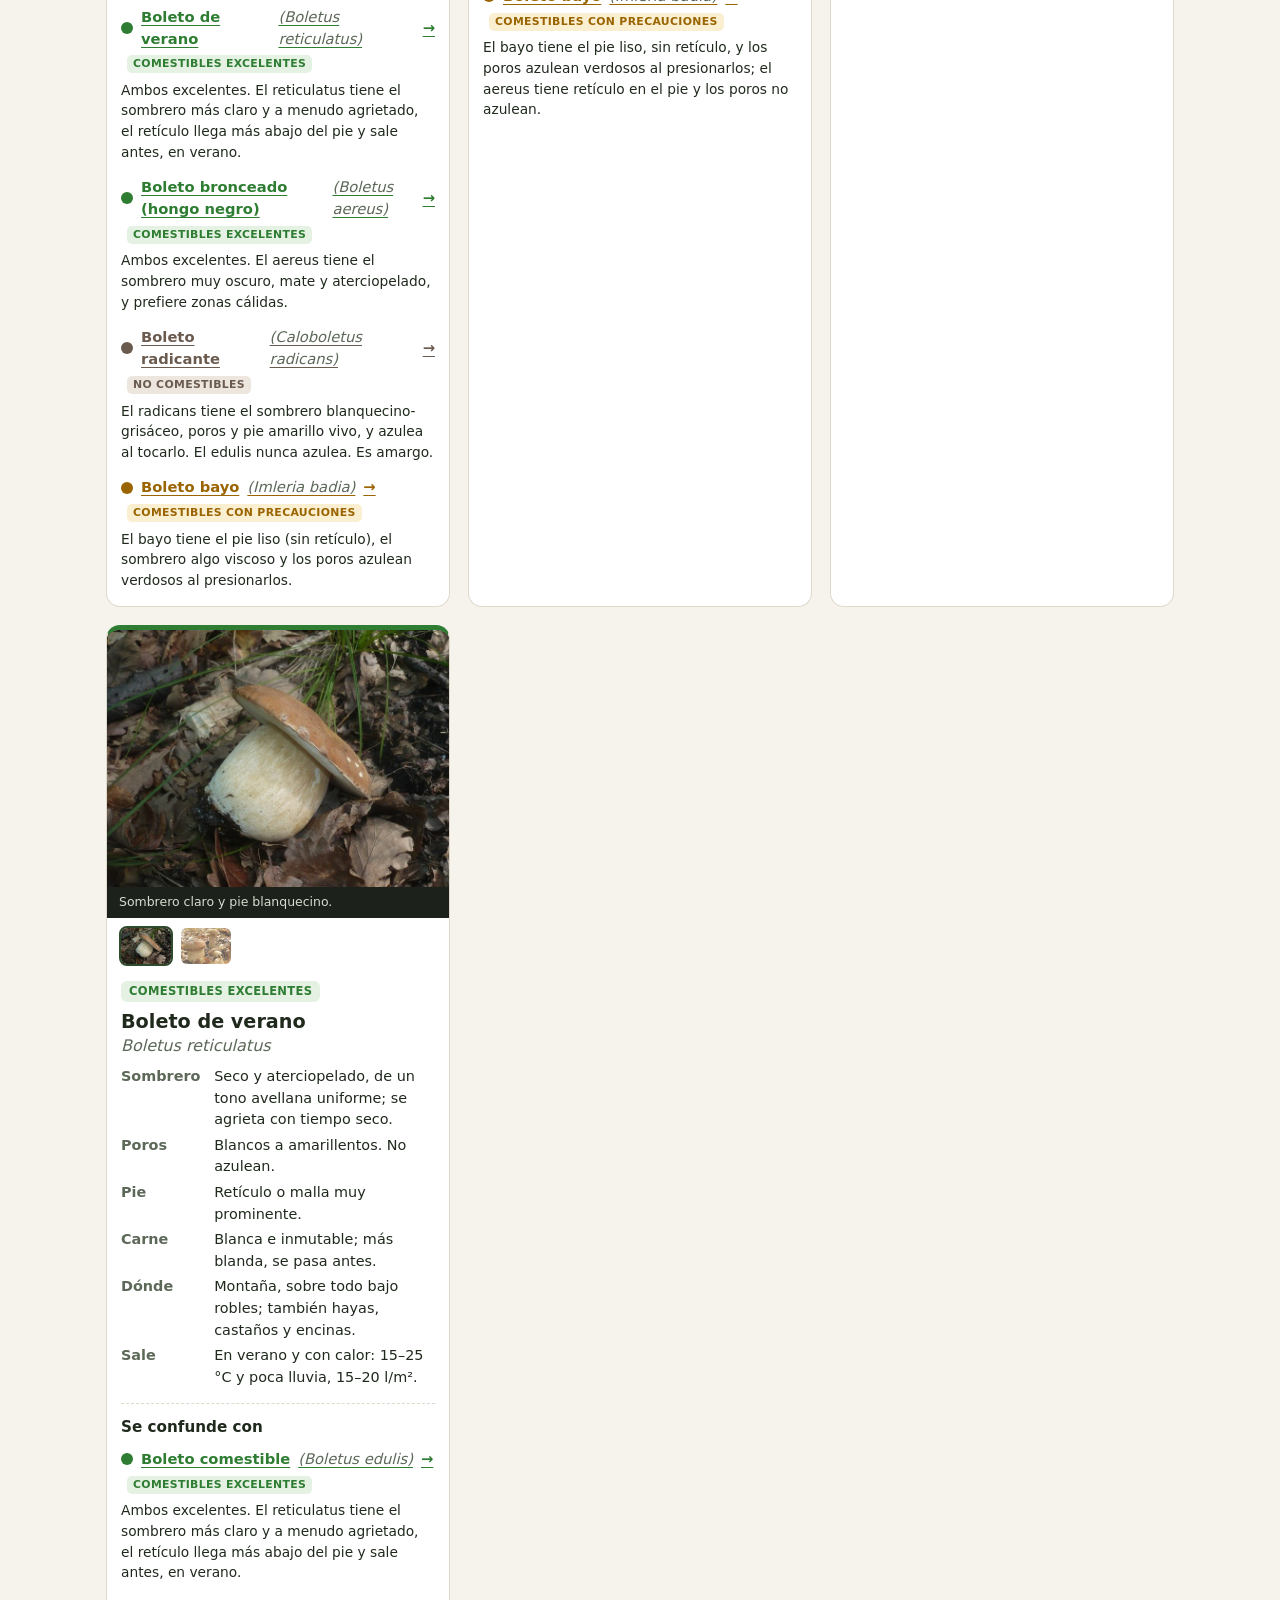
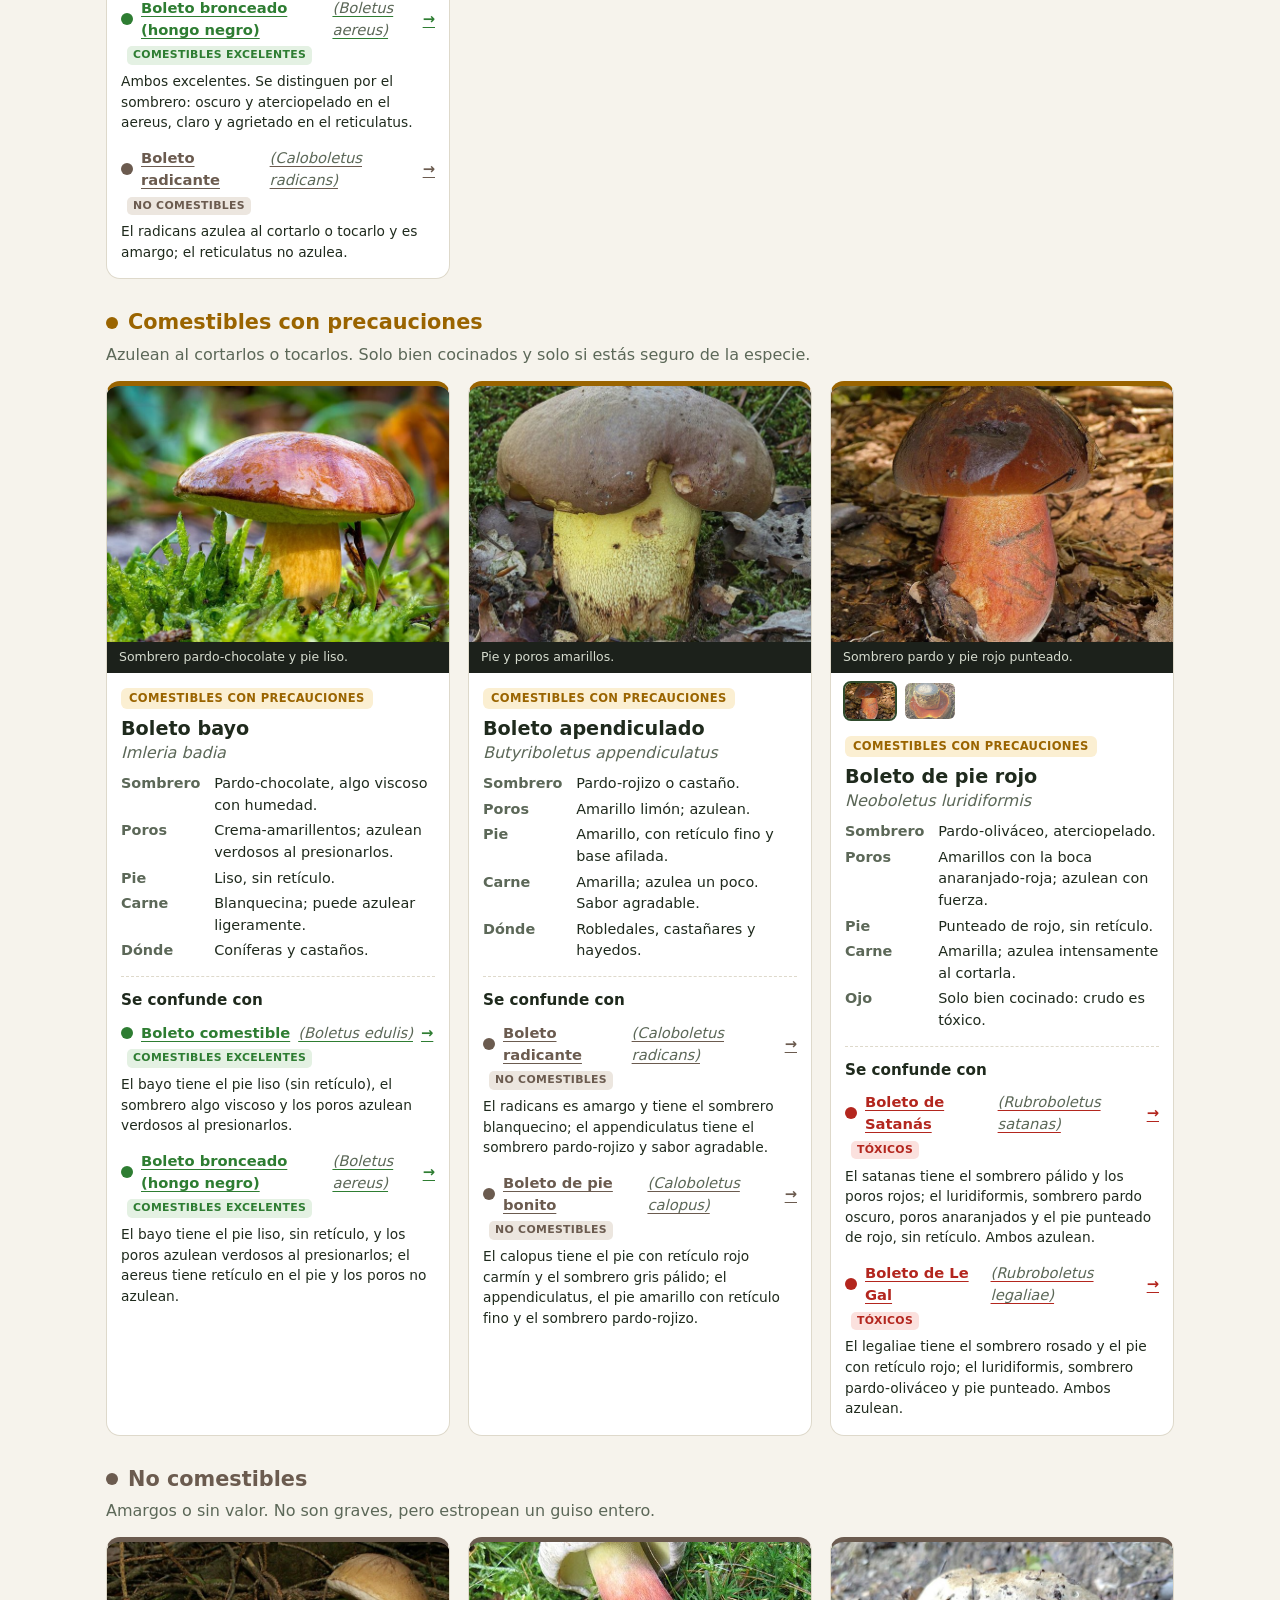
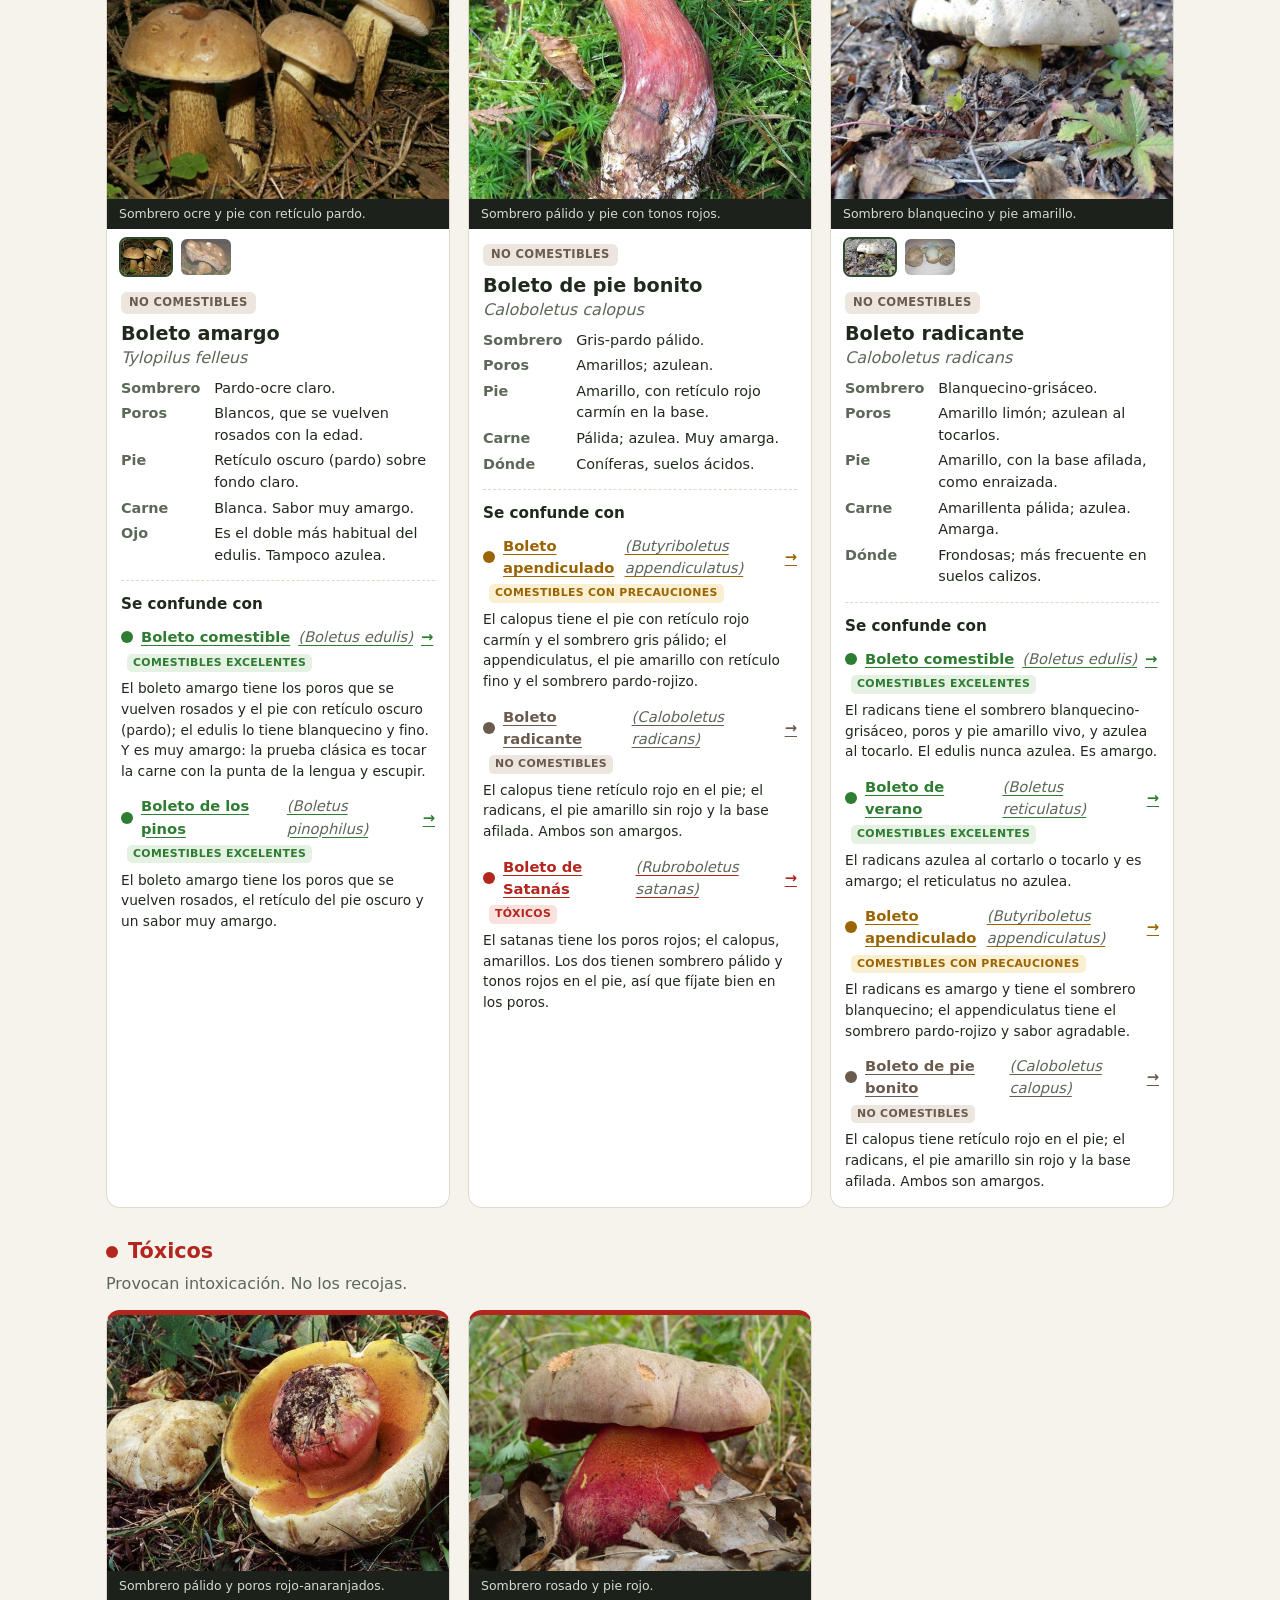
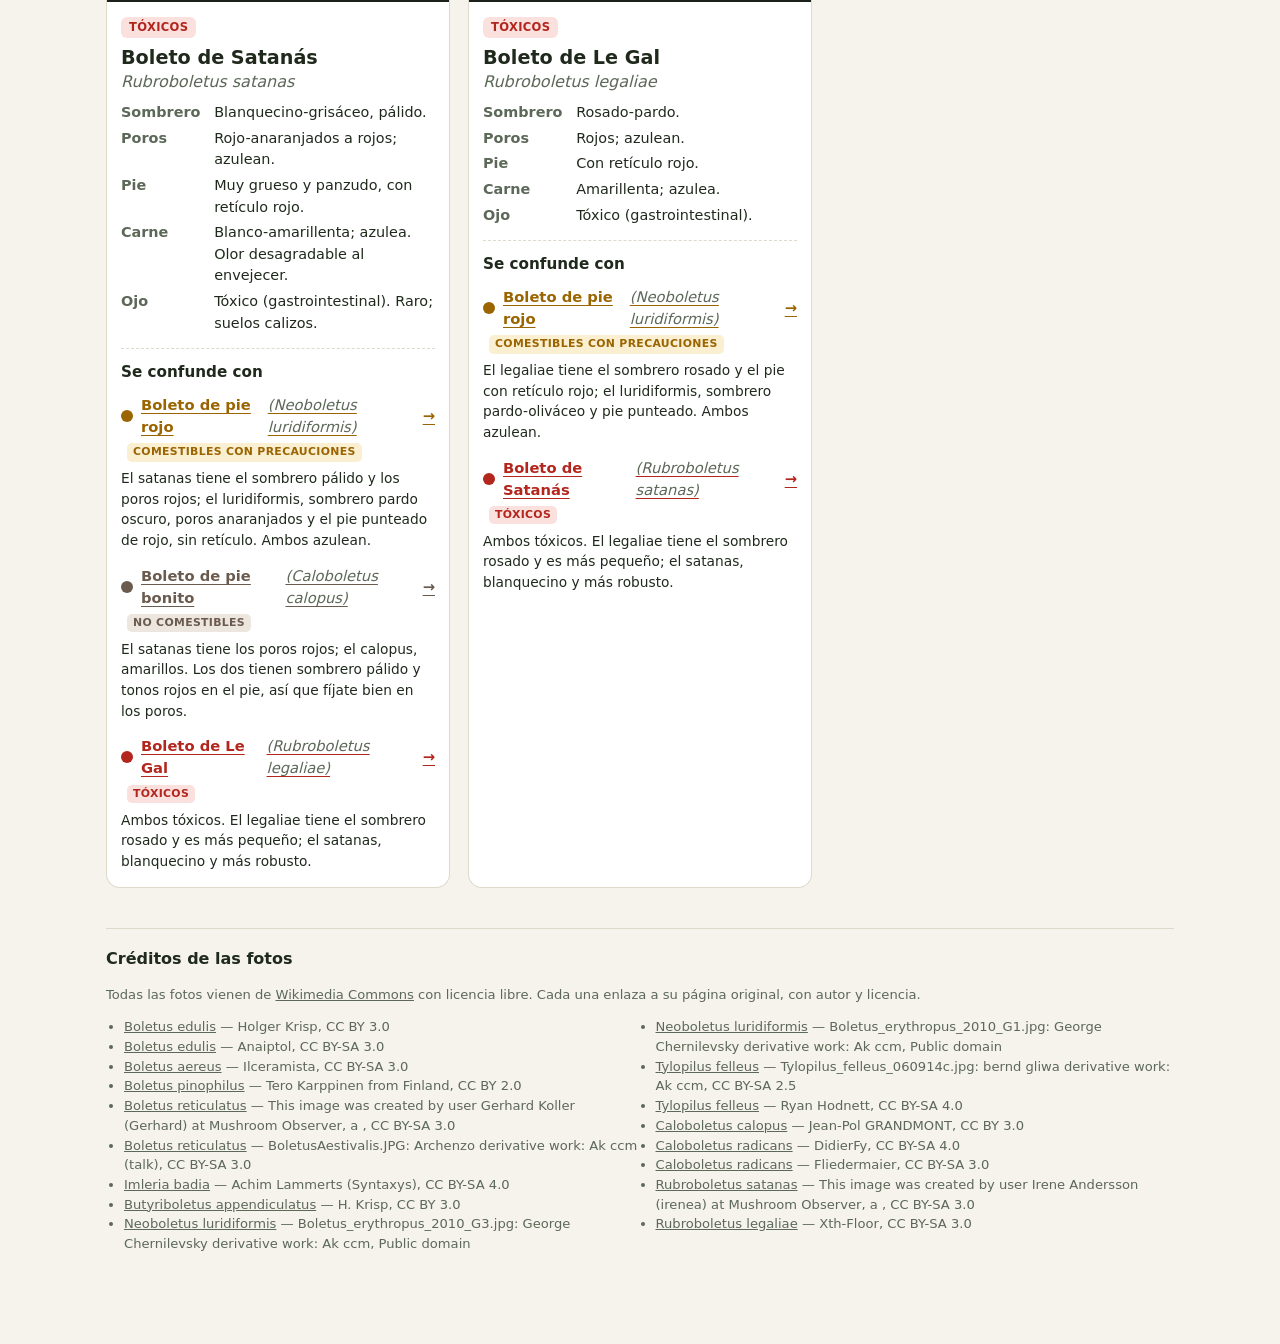
==== commit 695bf35e: "Añade panel de lluvia y previsión con ventanas de fructificación Open-Meteo (30 días de historial + " ====
--- a/boletus-lugo/index.html
+++ b/boletus-lugo/index.html
@@ -16,6 +16,7 @@
         <nav class="menu" aria-label="Secciones">
           <a href="index.html" aria-current="page">Galería</a>
           <a href="mapa.html">Mapa</a>
+          <a href="lluvia.html">Lluvia</a>
         </nav>
       </div>
       <p class="sub">Galería para distinguirlos, de comestibles a no comestibles</p>
